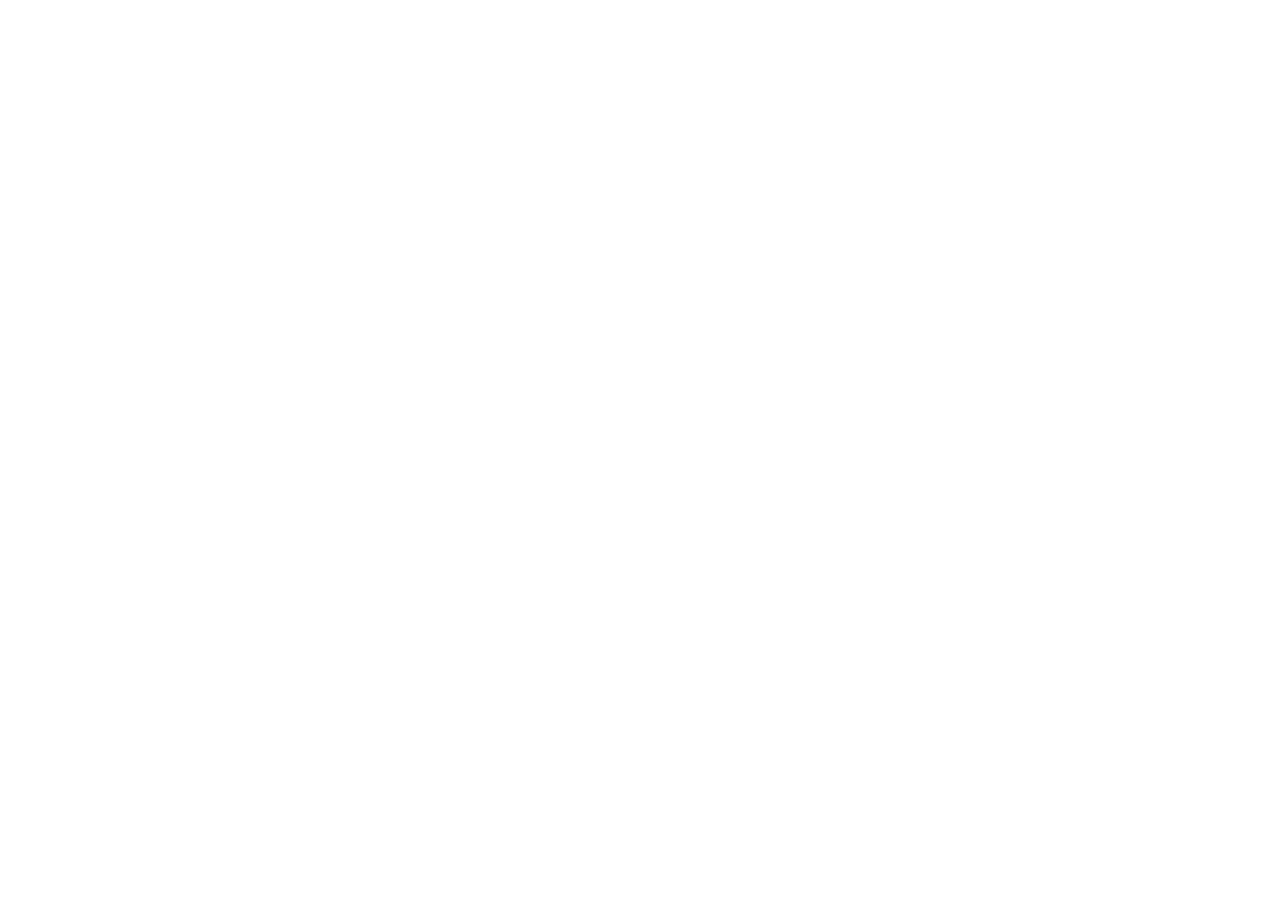
==== BuyDrinks/index.html @ 2f5ad2a3 "Check-in code for the first time" ====
<!DOCTYPE html>
<html lang="en">
<head>
    <meta charset="UTF-8">
    <meta name="viewport" content="width=device-width, initial-scale=1.0">
    <title>Jus Delivery</title>
</head>
<body>
    <script src="./js/data.js"></script>
    <script src="./js/index.js"></script>
</body>
</html>
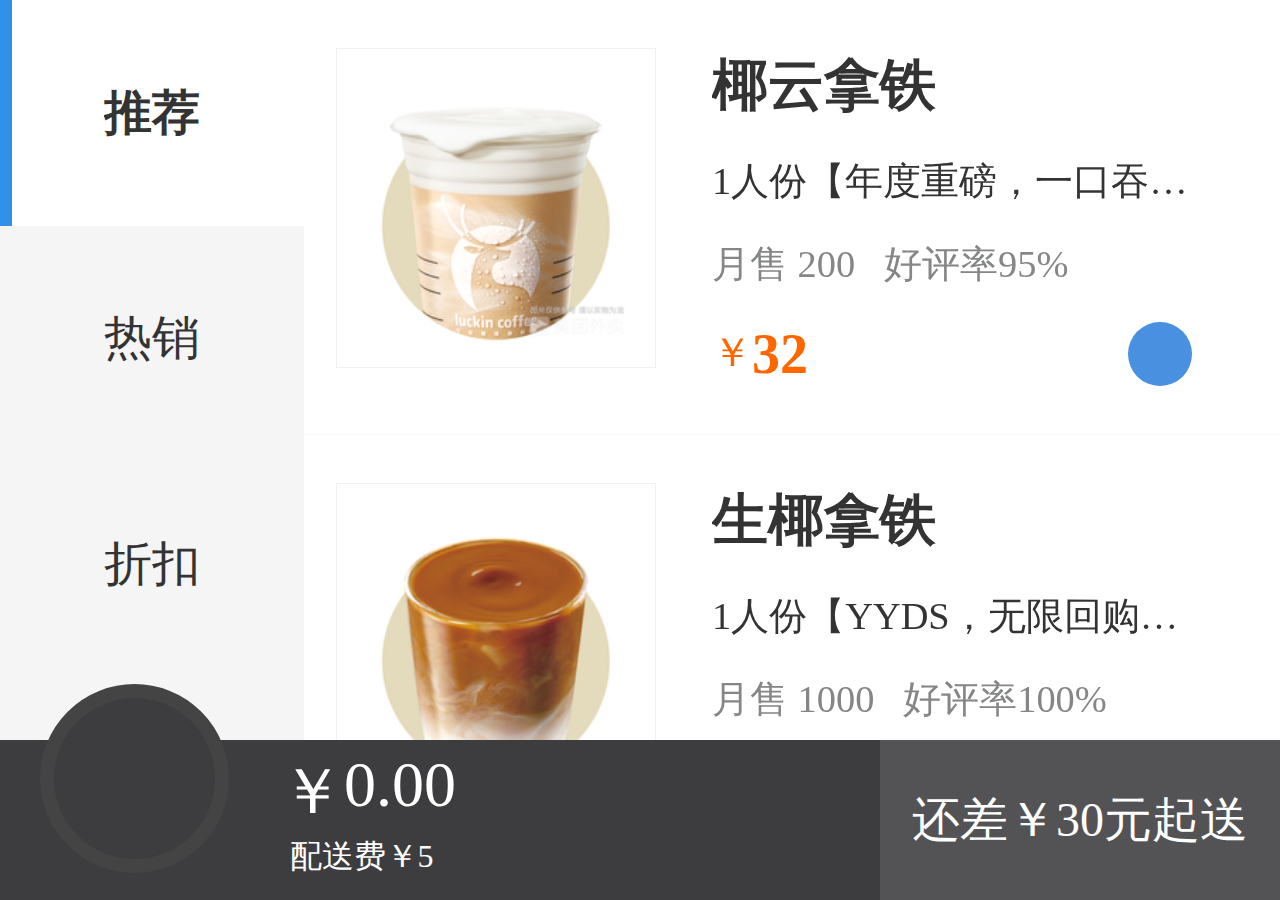
==== commit 1af17e1a: "Add BuyDrinks" ====
--- a/BuyDrinks/index.html
+++ b/BuyDrinks/index.html
@@ -1,12 +1,56 @@
 <!DOCTYPE html>
 <html lang="en">
+
 <head>
     <meta charset="UTF-8">
     <meta name="viewport" content="width=device-width, initial-scale=1.0">
-    <title>Jus Delivery</title>
+    <title>丑团外卖</title>
+    <link rel="shortcut icon" href="./assets/media/favicon.ico" type="image/x-icon">
+    <link rel="stylesheet" href="./assets/css/add-to-car.css">
+    <link rel="stylesheet" href="./assets/css/common.css">
+    <link rel="stylesheet" href="./assets/css/container.css">
+    <link rel="stylesheet" href="./assets/css/footer.css">
 </head>
+
 <body>
-    <script src="./js/data.js"></script>
-    <script src="./js/index.js"></script>
+    <div class="container">
+        <div class="menu">
+            <div class="menu-item active"><span>推荐</span></div>
+            <div class="menu-item"><span>热销</span></div>
+            <div class="menu-item"><span>折扣</span></div>
+            <div class="menu-item"><span>夏日冰咖必喝榜</span></div>
+            <div class="menu-item"><span>进店必喝</span></div>
+            <div class="menu-item"><span>只喝美式</span></div>
+            <div class="menu-item"><span>酷爽特调水果冰萃</span></div>
+            <div class="menu-item"><span>经典奶咖</span></div>
+            <div class="menu-item"><span>创意奶咖</span></div>
+            <div class="menu-item"><span>瑞纳冰季</span></div>
+            <div class="menu-item"><span>不喝咖啡</span></div>
+            <div class="menu-item"><span>轻食甜品</span></div>
+            <div class="menu-item"><span>热卖套餐</span></div>
+        </div>
+        <div class="goods-list"></div>
+    </div>
+    <div class="footer">
+        <div class="footer-car-container">
+            <div class="footer-car">
+                <i class="iconfont i-gouwuchefill"></i>
+                <span class="footer-car-badge">0</span>
+            </div>
+            <div class="footer-car-price">
+                <span class="footer-car-unit">￥</span>
+                <span class="footer-car-total">0.00</span>
+            </div>
+            <div class="footer-car-tip">配送费￥0</div>
+        </div>
+        <div class="footer-pay">
+            <a href="">去结算</a>
+            <span>还差￥0元起送</span>
+        </div>
+    </div>
+
+    <script src="./assets/js/data.js"></script>
+    <script src="./assets/js/index.js"></script>
 </body>
+
 </html>--- a/BuyDrinks/assets/css/add-to-car.css
+++ b/BuyDrinks/assets/css/add-to-car.css
@@ -0,0 +1,22 @@
+.add-to-car {
+  position: fixed;
+  color: #fff;
+  font-size: 23rem;
+  line-height: 40rem;
+  text-align: center;
+  z-index: 9;
+  margin-left: -20rem;
+  margin-top: -20rem;
+  left: 0;
+  top: 0;
+  transition: 0.5s linear;
+}
+
+.add-to-car .iconfont {
+  width: 40rem;
+  height: 40rem;
+  background: #4a90e1;
+  border-radius: 50%;
+  display: block;
+  transition: 0.5s cubic-bezier(0.5,-0.5,1,1);
+}
--- a/BuyDrinks/assets/css/common.css
+++ b/BuyDrinks/assets/css/common.css
@@ -0,0 +1,27 @@
+@import url('https://at.alicdn.com/t/c/font_3555577_me2a6tdmvu8.css');
+
+*,
+*::before,
+*::after {
+  margin: 0;
+  padding: 0;
+  box-sizing: border-box;
+}
+
+html {
+  font-size: 0.125vw;
+}
+body {
+  font-size: 35rem;
+  -webkit-tap-highlight-color: transparent;
+  -webkit-font-smoothing: antialiased;
+  user-select: none;
+  font-family: 'Microsoft Yahei', 'sans-serif';
+}
+a {
+  color: inherit;
+  text-decoration: none;
+}
+.iconfont {
+  font-size: inherit;
+}
--- a/BuyDrinks/assets/css/container.css
+++ b/BuyDrinks/assets/css/container.css
@@ -0,0 +1,146 @@
+.container {
+  position: fixed;
+  left: 0;
+  top: 0;
+  width: 100%;
+  height: calc(100% - 100rem);
+  display: flex;
+  color: #333;
+}
+.menu {
+  background: #f5f5f5;
+  width: 190rem;
+  overflow-y: scroll;
+  padding-bottom: 50rem;
+  flex: 0 0 auto;
+}
+.menu::-webkit-scrollbar {
+  width: 0;
+}
+
+.menu-item {
+  height: 141rem;
+  display: flex;
+  justify-content: center;
+  align-items: center;
+  padding: 0 30rem;
+  position: relative;
+}
+.menu-item span {
+  font-size: 30rem;
+  line-height: 40rem;
+  max-height: 80rem;
+  overflow: hidden;
+}
+.menu-item.active {
+  font-weight: bold;
+  background: #fff;
+}
+.menu-item.active::before {
+  content: '';
+  position: absolute;
+  left: 0;
+  height: 100%;
+  width: 7.5rem;
+  background: #3190e8;
+}
+
+.goods-list {
+  flex-grow: 1;
+  overflow-y: scroll;
+}
+.goods-list::-webkit-scrollbar {
+  width: 0;
+}
+
+.goods-item {
+  border-bottom: 1rem solid #f8f8f8;
+  padding: 30rem 20rem;
+  display: flex;
+}
+.goods-pic {
+  width: 200rem;
+  height: 200rem;
+  object-fit: contain;
+  border: 1rem solid rgba(0, 0, 0, 0.06);
+  flex: 0 0 auto;
+}
+.goods-info {
+  flex: 1 1 auto;
+  padding: 0 35rem;
+  overflow: hidden;
+}
+.goods-title {
+  font-size: 35rem;
+  overflow: hidden;
+  text-overflow: ellipsis;
+  white-space: nowrap;
+  margin-bottom: 20rem;
+}
+.goods-desc {
+  font-size: 24rem;
+  white-space: nowrap;
+  overflow: hidden;
+  text-overflow: ellipsis;
+  margin-bottom: 20rem;
+}
+.goods-sell {
+  color: #858687;
+  font-size: 24rem;
+  white-space: nowrap;
+  overflow: hidden;
+  text-overflow: ellipsis;
+  margin-bottom: 20rem;
+  display: flex;
+}
+.goods-sell span:first-child {
+  margin-right: 18rem;
+}
+.goods-confirm {
+  display: flex;
+  justify-content: space-between;
+}
+.goods-price {
+  display: flex;
+  font-size: 35rem;
+  font-weight: bold;
+  color: #f60;
+  align-items: flex-end;
+}
+.goods-price-unit {
+  font-size: 25rem;
+  margin-bottom: 4rem;
+  font-weight: normal;
+}
+.goods-btns {
+  display: flex;
+  justify-content: center;
+  align-items: center;
+}
+.goods-btns .iconfont {
+  width: 40rem;
+  height: 40rem;
+  background: #4a90e1;
+  color: #fff;
+  border-radius: 50%;
+  font-size: 23rem;
+  line-height: 40rem;
+  text-align: center;
+}
+.goods-btns span {
+  margin: 0 15rem;
+  display: none;
+}
+.goods-btns .i-jianhao {
+  border: 1rem solid #4a90e1;
+  background: #fff;
+  color: #4a90e1;
+  font-weight: bold;
+  display: none;
+}
+.goods-item.active span {
+  display: block;
+}
+.goods-item.active .i-jianhao {
+  display: block;
+}
--- a/BuyDrinks/assets/css/footer.css
+++ b/BuyDrinks/assets/css/footer.css
@@ -0,0 +1,108 @@
+.footer {
+  height: 100rem;
+  color: #fff;
+  position: fixed;
+  left: 0;
+  bottom: 0;
+  width: 100%;
+  display: flex;
+  z-index: 10;
+}
+
+.footer-car-container {
+  flex-grow: 1;
+  background: #3d3d3f;
+  padding-left: 175rem;
+  position: relative;
+}
+.footer-car {
+  position: absolute;
+  width: 118rem;
+  height: 118rem;
+  border: 9rem solid #444;
+  left: 25rem;
+  top: -35rem;
+  border-radius: 50%;
+  background: inherit;
+  display: flex;
+  justify-content: center;
+  align-items: center;
+  font-size: 60rem;
+}
+.footer-car-badge {
+  position: absolute;
+  width: 35rem;
+  height: 35rem;
+  background: #ec5533;
+  font-size: 25rem;
+  text-align: center;
+  border-radius: 50%;
+  line-height: 35rem;
+  right: 0;
+  top: 0;
+  display: none;
+}
+.footer-car.active {
+  background: #4a90e1;
+}
+.footer-car.active .footer-car-badge {
+  display: block;
+}
+.footer-car.animate {
+  animation: footer-car-animate 500ms ease-in-out;
+}
+
+@keyframes footer-car-animate {
+  0% {
+    transform: scale(1);
+  }
+  25% {
+    transform: scale(0.8);
+  }
+  50% {
+    transform: scale(1.1);
+  }
+  75% {
+    transform: scale(0.9);
+  }
+  100% {
+    transform: scale(1);
+  }
+}
+
+.footer-car-price {
+  font-size: 40rem;
+  display: flex;
+  margin-top: 5rem;
+}
+.footer-car-tip {
+  font-size: 20rem;
+  margin-left: 6rem;
+}
+.footer-pay {
+  background: #535356;
+  width: 250rem;
+  font-size: 35rem;
+  line-height: 100rem;
+  text-align: center;
+}
+.footer-pay > * {
+  display: block;
+  width: 100%;
+  height: 100%;
+}
+.footer-pay a {
+  display: none;
+}
+.footer-pay span {
+  font-size: 30rem;
+}
+.footer-pay.active {
+  background: #76d572;
+}
+.footer-pay.active a {
+  display: block;
+}
+.footer-pay.active span {
+  display: none;
+}
